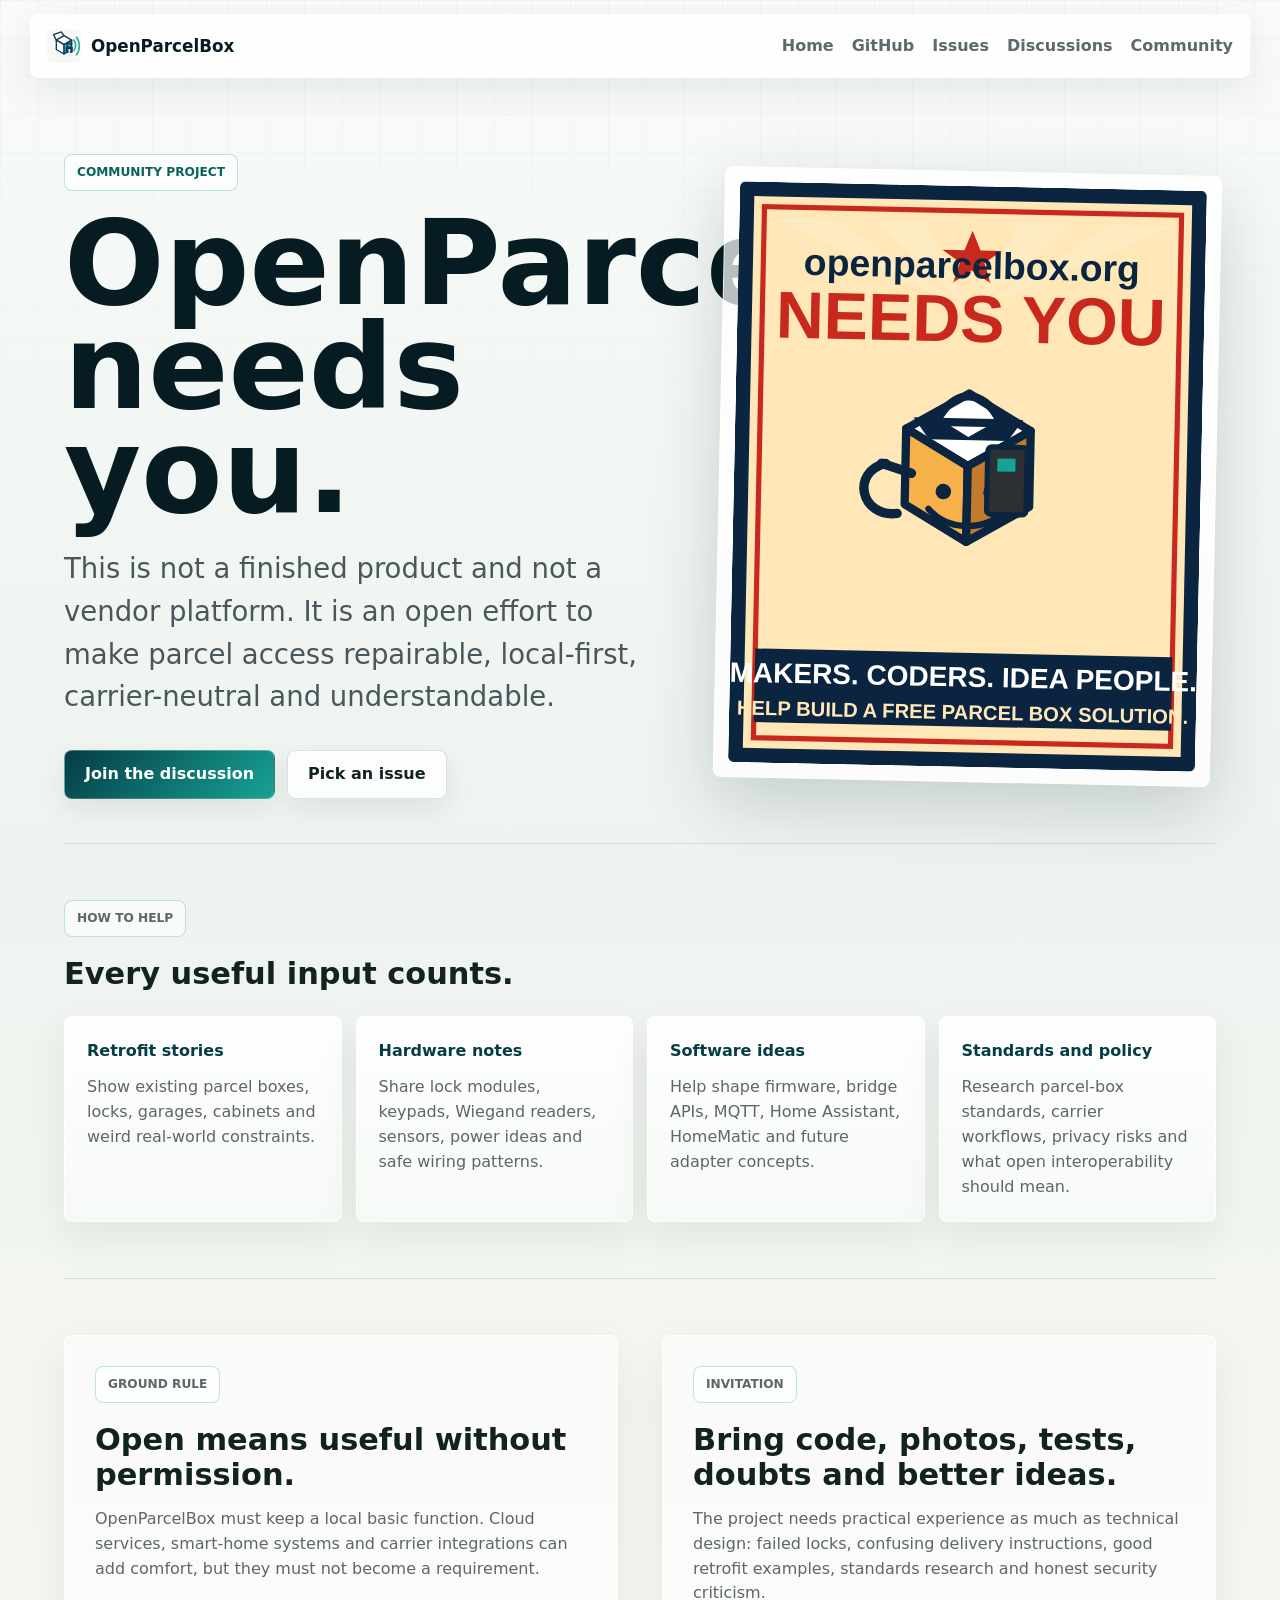
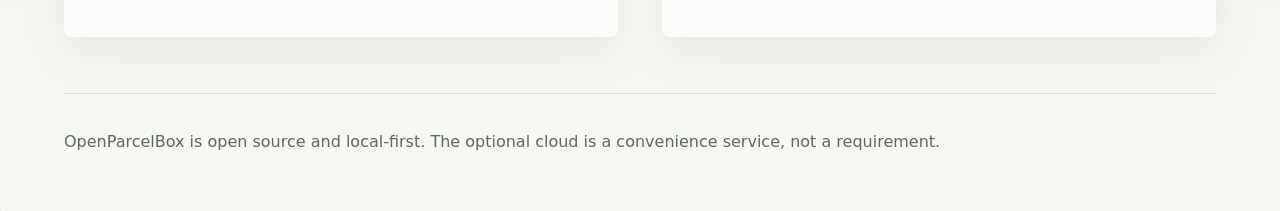
==== community/index.html @ edb4c1b2 "Add community call page" ====
<!doctype html>
<html lang="en">
  <head>
    <meta charset="utf-8">
    <meta name="viewport" content="width=device-width, initial-scale=1">
    <title>Community | OpenParcelBox</title>
    <meta name="description" content="OpenParcelBox is a community project. Makers, coders, researchers, testers and idea people are invited to help build an open parcel access ecosystem.">
    <link rel="canonical" href="https://openparcelbox.org/community/">
    <meta property="og:title" content="OpenParcelBox needs you">
    <meta property="og:description" content="Help build a local-first, carrier-neutral, open parcel access ecosystem.">
    <meta property="og:image" content="https://openparcelbox.org/assets/community-needs-you.svg">
    <meta property="og:url" content="https://openparcelbox.org/community/">
    <meta name="twitter:card" content="summary_large_image">
    <link rel="icon" href="/assets/openparcelbox-icon.svg" type="image/svg+xml">
    <link rel="stylesheet" href="/styles.css">
  </head>
  <body>
    <div class="shell">
      <header class="site-header">
        <a class="brand" href="/" aria-label="OpenParcelBox home">
          <img src="/assets/openparcelbox-icon.svg" alt="" width="34" height="34">
          <span>OpenParcelBox</span>
        </a>
        <nav aria-label="Main navigation">
          <a href="/">Home</a>
          <a href="https://github.com/OpenParcelBox/openparcelbox">GitHub</a>
          <a href="https://github.com/OpenParcelBox/openparcelbox/issues">Issues</a>
          <a href="https://github.com/OpenParcelBox/openparcelbox/discussions">Discussions</a>
          <a href="/community/">Community</a>
        </nav>
      </header>

      <main>
        <section class="community-hero">
          <div class="community-copy">
            <p class="eyebrow">Community project</p>
            <h1>OpenParcelBox needs you.</h1>
            <p class="lead">
              This is not a finished product and not a vendor platform. It is an open effort to
              make parcel access repairable, local-first, carrier-neutral and understandable.
            </p>
            <div class="actions">
              <a class="button primary" href="https://github.com/OpenParcelBox/openparcelbox/discussions">Join the discussion</a>
              <a class="button" href="https://github.com/OpenParcelBox/openparcelbox/issues">Pick an issue</a>
            </div>
          </div>
          <figure class="community-poster">
            <img src="/assets/community-needs-you.svg" alt="OpenParcelBox needs you: makers, coders and idea people help build a free parcel box solution" width="900" height="1120">
          </figure>
        </section>

        <section class="section community-call">
          <p class="eyebrow">How to help</p>
          <h2>Every useful input counts.</h2>
          <div class="cards">
            <article class="card">
              <span>Retrofit stories</span>
              <p>Show existing parcel boxes, locks, garages, cabinets and weird real-world constraints.</p>
            </article>
            <article class="card">
              <span>Hardware notes</span>
              <p>Share lock modules, keypads, Wiegand readers, sensors, power ideas and safe wiring patterns.</p>
            </article>
            <article class="card">
              <span>Software ideas</span>
              <p>Help shape firmware, bridge APIs, MQTT, Home Assistant, HomeMatic and future adapter concepts.</p>
            </article>
            <article class="card">
              <span>Standards and policy</span>
              <p>Research parcel-box standards, carrier workflows, privacy risks and what open interoperability should mean.</p>
            </article>
          </div>
        </section>

        <section class="section split feature-split">
          <div>
            <p class="eyebrow">Ground rule</p>
            <h2>Open means useful without permission.</h2>
            <p>
              OpenParcelBox must keep a local basic function. Cloud services, smart-home systems
              and carrier integrations can add comfort, but they must not become a requirement.
            </p>
          </div>
          <div>
            <p class="eyebrow">Invitation</p>
            <h2>Bring code, photos, tests, doubts and better ideas.</h2>
            <p>
              The project needs practical experience as much as technical design: failed locks,
              confusing delivery instructions, good retrofit examples, standards research and
              honest security criticism.
            </p>
          </div>
        </section>
      </main>

      <footer>
        <p>
          OpenParcelBox is open source and local-first. The optional cloud is a convenience
          service, not a requirement.
        </p>
      </footer>
    </div>
  </body>
</html>
---- styles.css ----
:root {
  color-scheme: light;
  --bg: #eef3ef;
  --surface: #ffffff;
  --text: #11221f;
  --muted: #5b6863;
  --line: rgba(21, 55, 49, 0.14);
  --accent: #16a394;
  --accent-2: #2457ff;
  --accent-3: #ffb545;
  --accent-dark: #063c45;
  --ink: #071b22;
  --soft: #dff4ee;
  --warn: #fff3cb;
  --shadow: 0 24px 70px rgba(8, 35, 38, 0.18);
}

* {
  box-sizing: border-box;
}

body {
  margin: 0;
  background:
    linear-gradient(135deg, rgba(36, 87, 255, 0.14) 0 1px, transparent 1px 42px),
    linear-gradient(45deg, rgba(22, 163, 148, 0.13) 0 1px, transparent 1px 38px),
    linear-gradient(180deg, #f8fbf8 0%, var(--bg) 48%, #f7f8f2 100%);
  color: var(--text);
  font-family: Inter, ui-sans-serif, system-ui, -apple-system, BlinkMacSystemFont, "Segoe UI", sans-serif;
  line-height: 1.55;
}

body::before {
  content: "";
  position: fixed;
  inset: 0;
  pointer-events: none;
  background-image:
    linear-gradient(rgba(7, 27, 34, 0.045) 1px, transparent 1px),
    linear-gradient(90deg, rgba(7, 27, 34, 0.045) 1px, transparent 1px);
  background-size: 38px 38px;
  mask-image: linear-gradient(180deg, rgba(0, 0, 0, 0.6), transparent 58%);
}

html {
  scroll-behavior: smooth;
}

a {
  color: inherit;
}

.shell {
  width: min(1220px, calc(100% - 28px));
  margin: 14px auto 0;
}

.site-header {
  display: flex;
  align-items: center;
  justify-content: space-between;
  gap: 24px;
  padding: 14px 16px;
  border: 1px solid rgba(255, 255, 255, 0.62);
  border-radius: 8px;
  background: rgba(255, 255, 255, 0.72);
  position: sticky;
  top: 12px;
  backdrop-filter: blur(18px);
  box-shadow: 0 12px 40px rgba(7, 27, 34, 0.08);
  z-index: 10;
}

.brand {
  display: inline-flex;
  align-items: center;
  gap: 10px;
  font-weight: 800;
  font-size: 1.05rem;
  text-decoration: none;
  color: var(--ink);
}

.brand img {
  display: block;
  width: 34px;
  height: 34px;
}

nav {
  display: flex;
  gap: 18px;
  flex-wrap: wrap;
}

nav a,
.link-list a {
  color: rgba(7, 27, 34, 0.66);
  font-weight: 650;
  text-decoration: none;
}

nav a:hover,
.link-list a:hover {
  color: var(--accent-dark);
}

main {
  position: relative;
}

.hero {
  display: grid;
  grid-template-columns: minmax(0, 1.12fr) minmax(300px, 0.68fr);
  align-items: center;
  gap: clamp(28px, 6vw, 74px);
  min-height: calc(100vh - 110px);
  padding: clamp(54px, 9vw, 104px) clamp(10px, 3vw, 34px) 56px;
  perspective: 1200px;
}

.community-hero {
  display: grid;
  grid-template-columns: minmax(0, 0.88fr) minmax(320px, 0.72fr);
  gap: 48px;
  align-items: center;
  padding: 76px clamp(10px, 3vw, 34px) 44px;
}

.hero-copy {
  max-width: 760px;
}

.community-copy {
  max-width: 720px;
}

.eyebrow {
  display: inline-flex;
  width: fit-content;
  padding: 8px 12px;
  border: 1px solid rgba(22, 163, 148, 0.28);
  border-radius: 8px;
  background: rgba(255, 255, 255, 0.62);
  color: #08645d;
  font-weight: 800;
  margin: 0 0 20px;
  text-transform: uppercase;
  font-size: 0.76rem;
  letter-spacing: 0;
}

h1 {
  font-size: 7.4rem;
  line-height: 0.88;
  margin: 0 0 24px;
  letter-spacing: 0;
  color: var(--ink);
}

h2 {
  font-size: 1.9rem;
  line-height: 1.15;
  margin: 0 0 14px;
  letter-spacing: 0;
}

p {
  margin: 0;
}

.lead {
  max-width: 720px;
  font-size: 1.72rem;
  color: rgba(7, 27, 34, 0.72);
}

.hero-proof {
  display: flex;
  flex-wrap: wrap;
  gap: 10px;
  margin-top: 26px;
}

.hero-proof span {
  padding: 9px 12px;
  border: 1px solid rgba(7, 27, 34, 0.12);
  border-radius: 8px;
  background: rgba(255, 255, 255, 0.7);
  color: var(--accent-dark);
  font-size: 0.88rem;
  font-weight: 760;
}

.community-poster {
  margin: 0;
  padding: 14px;
  border: 1px solid rgba(255, 255, 255, 0.76);
  border-radius: 8px;
  background: rgba(255, 255, 255, 0.72);
  box-shadow: var(--shadow);
  transform: rotate(1.2deg);
}

.community-poster img {
  display: block;
  width: 100%;
  height: auto;
  border-radius: 6px;
}

.actions {
  display: flex;
  flex-wrap: wrap;
  gap: 12px;
  margin-top: 32px;
}

.button {
  display: inline-flex;
  align-items: center;
  justify-content: center;
  min-height: 48px;
  padding: 11px 20px;
  border: 1px solid rgba(7, 27, 34, 0.13);
  border-radius: 8px;
  background: rgba(255, 255, 255, 0.82);
  text-decoration: none;
  font-weight: 800;
  box-shadow: 0 10px 26px rgba(7, 27, 34, 0.08);
}

.button.primary {
  background: linear-gradient(135deg, var(--accent-dark), var(--accent));
  border-color: rgba(255, 255, 255, 0.24);
  color: white;
}

.hero-panel {
  position: relative;
  overflow: hidden;
  min-height: 460px;
  padding: 34px;
  border: 1px solid rgba(255, 255, 255, 0.62);
  border-radius: 8px;
  background:
    linear-gradient(120deg, rgba(255, 255, 255, 0.12), transparent 30%),
    linear-gradient(145deg, rgba(255, 255, 255, 0.9), rgba(224, 245, 239, 0.74));
  box-shadow: var(--shadow);
  transform: rotateX(2deg) rotateY(-4deg);
  animation: float-panel 7s ease-in-out infinite;
}

.hero-panel::before {
  content: "";
  position: absolute;
  inset: 20px;
  border: 1px solid rgba(6, 60, 69, 0.08);
  border-radius: 8px;
}

.hero-panel::after {
  content: "";
  position: absolute;
  inset: auto 0 0;
  height: 42%;
  background:
    linear-gradient(90deg, rgba(36, 87, 255, 0.12), transparent),
    repeating-linear-gradient(90deg, rgba(6, 60, 69, 0.08) 0 1px, transparent 1px 18px);
  transform: skewY(-8deg);
  transform-origin: bottom right;
}

.system-visual {
  position: relative;
  min-height: 250px;
}

.hero-mark {
  position: relative;
  display: block;
  width: min(62%, 220px);
  height: auto;
  margin: 18px auto 28px;
  filter: drop-shadow(0 22px 28px rgba(18, 57, 87, 0.22));
  z-index: 2;
}

.node {
  position: absolute;
  z-index: 3;
  padding: 8px 11px;
  border: 1px solid rgba(255, 255, 255, 0.66);
  border-radius: 8px;
  background: rgba(7, 27, 34, 0.88);
  color: white;
  font-size: 0.78rem;
  font-weight: 850;
  box-shadow: 0 14px 30px rgba(7, 27, 34, 0.2);
}

.node-device { left: 8%; top: 18%; }
.node-lock { right: 10%; top: 24%; background: #0f766e; }
.node-bridge { left: 3%; bottom: 8%; background: #2457ff; }
.node-carrier { right: 2%; bottom: 14%; background: #d68619; }

@keyframes float-panel {
  0%, 100% { transform: rotateX(2deg) rotateY(-4deg) translateY(0); }
  50% { transform: rotateX(0deg) rotateY(-2deg) translateY(-10px); }
}

.panel-status {
  position: relative;
  width: fit-content;
  margin: 0 auto 22px;
  padding: 9px 13px;
  border-radius: 8px;
  background: var(--ink);
  color: white;
  font-size: 0.82rem;
  font-weight: 850;
}

.signal-list {
  position: relative;
  display: grid;
  gap: 10px;
}

.signal-list span {
  padding: 12px 14px;
  border: 1px solid rgba(6, 60, 69, 0.1);
  border-radius: 8px;
  background: rgba(255, 255, 255, 0.74);
  color: var(--accent-dark);
  font-weight: 760;
}

.notice {
  margin: 0 clamp(10px, 3vw, 34px);
  padding: 18px 20px;
  border: 1px solid rgba(226, 170, 45, 0.35);
  background: rgba(255, 243, 203, 0.82);
  border-radius: 8px;
  color: #4b3b11;
  box-shadow: 0 16px 36px rgba(104, 78, 9, 0.08);
}

.grid {
  display: grid;
  grid-template-columns: repeat(3, 1fr);
  gap: 14px;
  margin: 48px clamp(10px, 3vw, 34px);
  border: 0;
  background: transparent;
}

.grid article {
  border: 1px solid rgba(255, 255, 255, 0.7);
  border-radius: 8px;
  background: rgba(255, 255, 255, 0.72);
  padding: 28px;
  box-shadow: 0 18px 48px rgba(7, 27, 34, 0.08);
}

.pictogram {
  display: block;
  width: 72px;
  height: 72px;
  margin-bottom: 24px;
  filter: drop-shadow(0 16px 22px rgba(7, 27, 34, 0.1));
}

.vision-band {
  display: grid;
  grid-template-columns: minmax(0, 1fr) 360px;
  gap: 32px;
  align-items: stretch;
  margin: 56px clamp(10px, 3vw, 34px);
  padding: clamp(28px, 5vw, 48px);
  border-radius: 8px;
  background:
    linear-gradient(135deg, rgba(7, 27, 34, 0.96), rgba(6, 60, 69, 0.94)),
    repeating-linear-gradient(90deg, rgba(255, 255, 255, 0.06) 0 1px, transparent 1px 22px);
  color: white;
  box-shadow: var(--shadow);
}

.vision-band .eyebrow {
  background: rgba(255, 255, 255, 0.1);
  border-color: rgba(255, 255, 255, 0.18);
  color: #94f0df;
}

.vision-band h2 {
  max-width: 760px;
  font-size: 4rem;
}

.vision-band p {
  max-width: 680px;
  color: rgba(255, 255, 255, 0.72);
  font-size: 1.1rem;
}

.vision-metrics {
  display: grid;
  gap: 12px;
}

.vision-metrics div {
  padding: 18px;
  border: 1px solid rgba(255, 255, 255, 0.16);
  border-radius: 8px;
  background: rgba(255, 255, 255, 0.08);
}

.vision-metrics strong {
  display: block;
  color: var(--accent-3);
  font-size: 1.55rem;
  line-height: 1;
}

.vision-metrics span {
  display: block;
  margin-top: 8px;
  color: rgba(255, 255, 255, 0.84);
  font-weight: 800;
}

.origin {
  display: grid;
  grid-template-columns: 260px minmax(0, 1fr);
  gap: 32px;
  align-items: start;
  margin: 0 clamp(10px, 3vw, 34px) 48px;
  padding: 32px;
  border: 1px solid rgba(7, 27, 34, 0.12);
  border-radius: 8px;
  background:
    linear-gradient(90deg, rgba(255, 181, 69, 0.16), transparent 34%),
    rgba(255, 255, 255, 0.72);
  box-shadow: 0 18px 48px rgba(7, 27, 34, 0.07);
}

.origin-date {
  display: grid;
  gap: 10px;
  padding: 20px;
  border-left: 6px solid var(--accent-3);
  background: rgba(7, 27, 34, 0.92);
  color: white;
}

.origin-date span {
  color: var(--accent-3);
  font-size: 0.84rem;
  font-weight: 900;
  text-transform: uppercase;
}

.origin-date strong {
  font-size: 1.8rem;
  line-height: 1;
}

.origin p:not(.eyebrow) {
  max-width: 800px;
  color: var(--muted);
}

.origin-points {
  display: grid;
  grid-template-columns: repeat(2, minmax(0, 1fr));
  gap: 14px;
  margin-top: 22px;
}

.origin-points div {
  padding: 18px;
  border: 1px solid rgba(7, 27, 34, 0.1);
  border-radius: 8px;
  background: rgba(255, 255, 255, 0.7);
}

.origin-points strong {
  display: block;
  margin-bottom: 8px;
  color: var(--ink);
  font-size: 1rem;
}

.origin-points p {
  font-size: 0.98rem;
}

.grid p,
.section p,
.card p,
footer p {
  color: var(--muted);
}

.section {
  margin: 0 clamp(10px, 3vw, 34px);
  padding: 56px 0;
  border-top: 1px solid rgba(7, 27, 34, 0.1);
}

.cards {
  display: grid;
  grid-template-columns: repeat(4, 1fr);
  gap: 14px;
  margin-top: 24px;
}

.card {
  min-height: 190px;
  padding: 22px;
  border: 1px solid rgba(255, 255, 255, 0.74);
  border-radius: 8px;
  background:
    linear-gradient(180deg, rgba(255, 255, 255, 0.84), rgba(255, 255, 255, 0.66));
  text-decoration: none;
  box-shadow: 0 16px 42px rgba(7, 27, 34, 0.07);
  transition: transform 160ms ease, border-color 160ms ease, box-shadow 160ms ease;
}

.card span {
  display: block;
  color: var(--accent-dark);
  font-weight: 850;
  margin-bottom: 12px;
}

.card:hover {
  transform: translateY(-3px);
  border-color: rgba(22, 163, 148, 0.48);
  box-shadow: 0 22px 54px rgba(7, 27, 34, 0.11);
}

.split {
  display: grid;
  grid-template-columns: 1fr 1fr;
  gap: 44px;
}

.feature-split > div {
  padding: 30px;
  border-radius: 8px;
  background: rgba(255, 255, 255, 0.58);
  border: 1px solid rgba(255, 255, 255, 0.72);
  box-shadow: 0 18px 48px rgba(7, 27, 34, 0.07);
}

.community-call .card {
  background:
    linear-gradient(180deg, rgba(255, 255, 255, 0.9), rgba(248, 251, 248, 0.72));
}

.journey {
  display: grid;
  grid-template-columns: 0.72fr 1fr;
  gap: 28px;
  align-items: start;
  margin: 16px clamp(10px, 3vw, 34px) 0;
  padding: 56px 0;
  border-top: 1px solid rgba(7, 27, 34, 0.1);
}

.journey-intro {
  position: sticky;
  top: 110px;
}

.steps {
  display: grid;
  gap: 14px;
}

.step {
  position: relative;
  overflow: hidden;
  padding: 24px;
  border: 1px solid rgba(255, 255, 255, 0.74);
  border-radius: 8px;
  background: rgba(255, 255, 255, 0.72);
  box-shadow: 0 16px 42px rgba(7, 27, 34, 0.07);
}

.step::before {
  content: "";
  position: absolute;
  inset: 0 auto 0 0;
  width: 6px;
  background: linear-gradient(180deg, var(--accent), var(--accent-2), var(--accent-3));
}

.step span {
  color: var(--accent);
  font-weight: 900;
  font-size: 0.84rem;
}

.step strong {
  display: block;
  margin-top: 4px;
  color: var(--ink);
  font-size: 1.25rem;
}

.link-list {
  display: flex;
  flex-wrap: wrap;
  gap: 18px;
  margin-top: 22px;
}

footer {
  margin: 0 clamp(10px, 3vw, 34px);
  padding: 36px 0 56px;
  border-top: 1px solid rgba(7, 27, 34, 0.1);
}

@supports (animation-timeline: view()) {
  .vision-band,
  .origin,
  .grid article,
  .step,
  .feature-split > div {
    animation: reveal linear both;
    animation-timeline: view();
    animation-range: entry 0% cover 34%;
  }

  @keyframes reveal {
    from {
      opacity: 0;
      transform: translateY(24px);
    }
    to {
      opacity: 1;
      transform: translateY(0);
    }
  }
}

@media (max-width: 1060px) {
  h1 {
    font-size: 5.4rem;
  }

  .vision-band h2 {
    font-size: 3.1rem;
  }

  .lead {
    font-size: 1.48rem;
  }

  .cards {
    grid-template-columns: repeat(2, minmax(0, 1fr));
  }
}

@media (max-width: 800px) {
  .shell {
    width: min(100% - 20px, 1220px);
    margin-top: 10px;
  }

  .site-header {
    align-items: flex-start;
    flex-direction: column;
  }

  nav {
    gap: 12px 16px;
  }

  .hero {
    grid-template-columns: 1fr;
    min-height: auto;
    padding-top: 48px;
  }

  .community-hero {
    grid-template-columns: 1fr;
    padding-top: 48px;
  }

  h1 {
    font-size: 2.3rem;
    line-height: 1;
  }

  h2,
  .vision-band h2 {
    font-size: 1.8rem;
  }

  .lead {
    font-size: 1.18rem;
  }

  .hero-panel {
    min-height: auto;
    transform: none;
    animation: none;
  }

  .community-poster {
    transform: none;
  }

  .grid,
  .split,
  .vision-band,
  .origin,
  .origin-points,
  .journey {
    grid-template-columns: 1fr;
  }

  .journey-intro {
    position: static;
  }

  .card {
    min-height: auto;
  }
}

@media (max-width: 560px) {
  .cards {
    grid-template-columns: 1fr;
  }
}
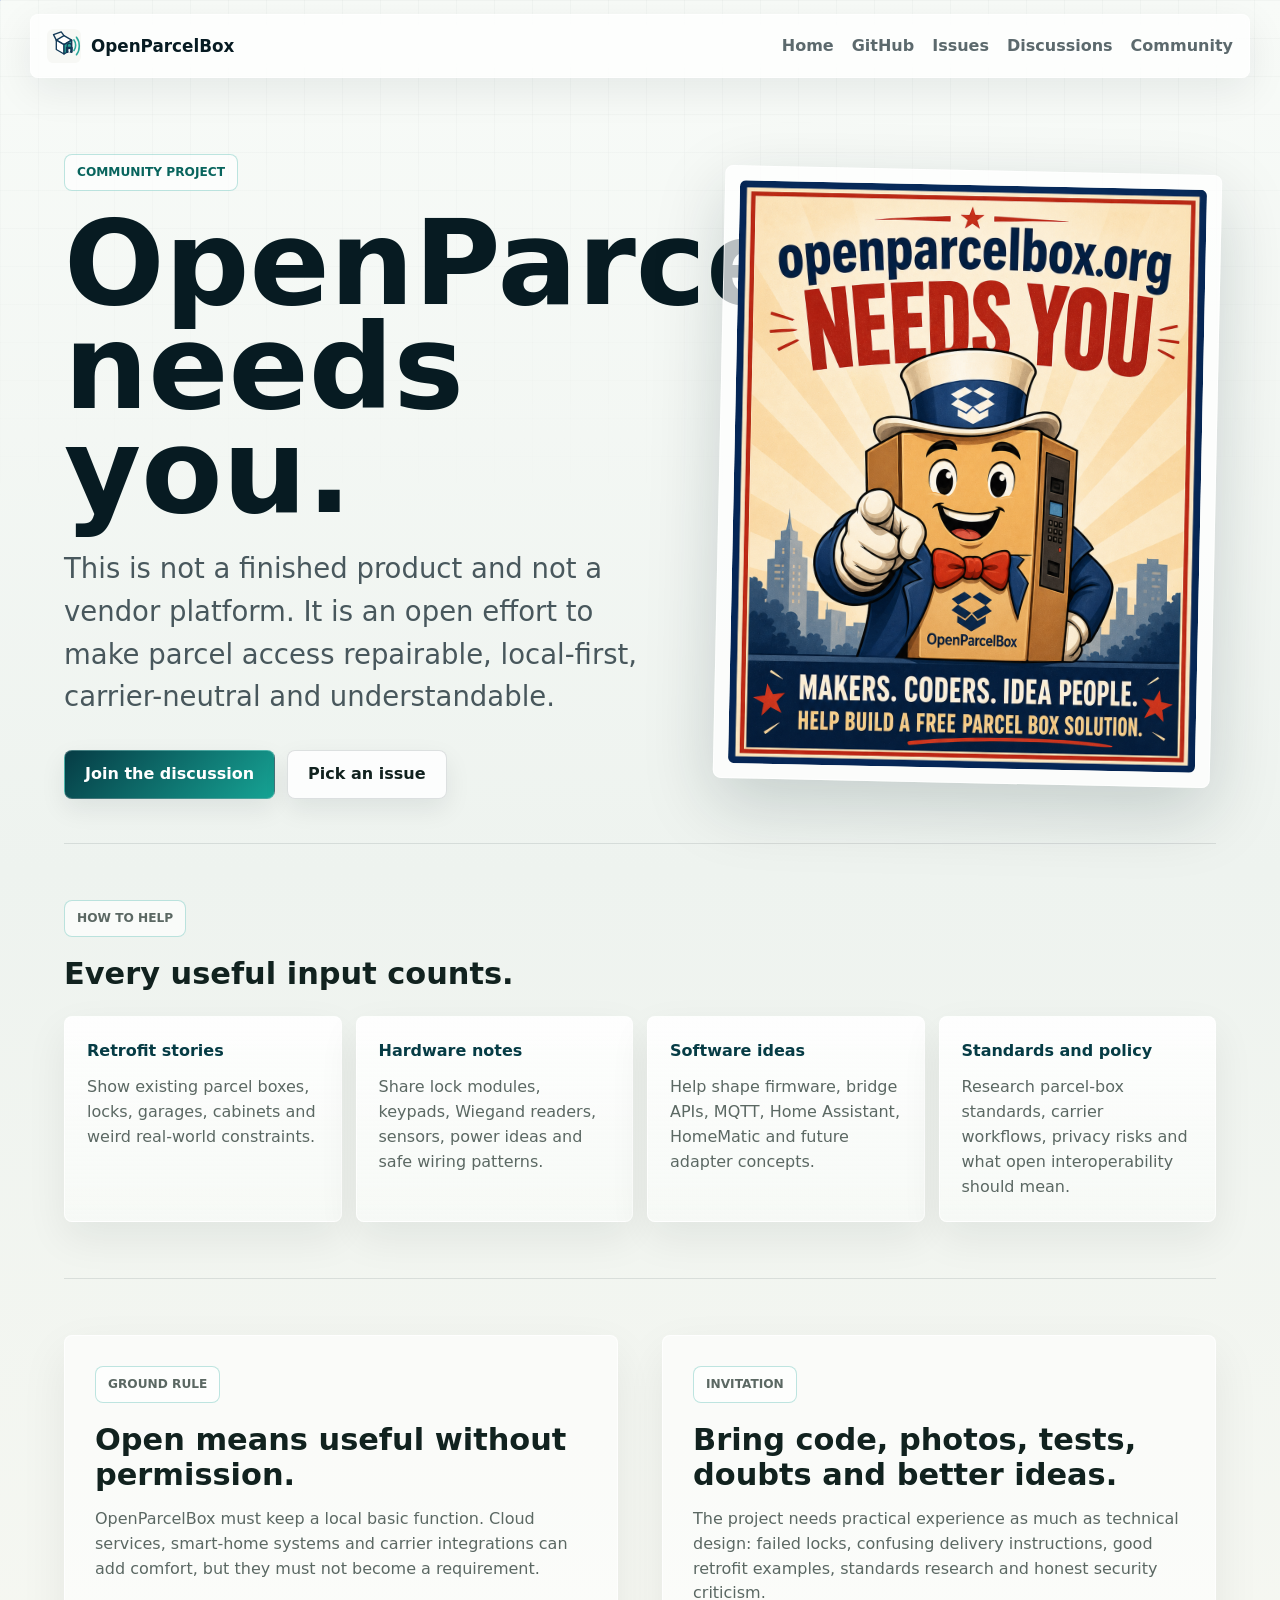
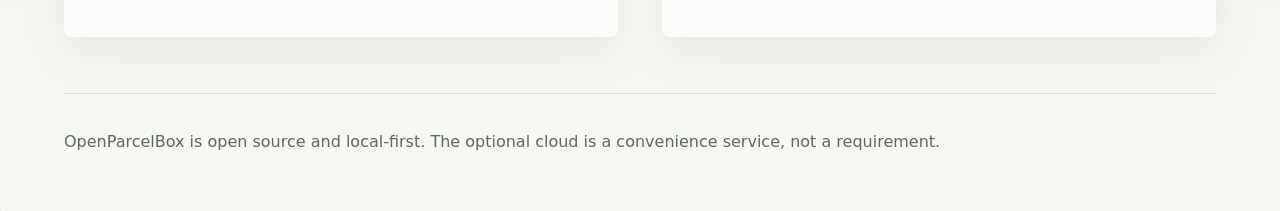
==== commit c7e0b6bd: "Use original community poster PNG" ====
--- a/community/index.html
+++ b/community/index.html
@@ -8,7 +8,7 @@
     <link rel="canonical" href="https://openparcelbox.org/community/">
     <meta property="og:title" content="OpenParcelBox needs you">
     <meta property="og:description" content="Help build a local-first, carrier-neutral, open parcel access ecosystem.">
-    <meta property="og:image" content="https://openparcelbox.org/assets/community-needs-you.svg">
+    <meta property="og:image" content="https://openparcelbox.org/assets/community-needs-you.png">
     <meta property="og:url" content="https://openparcelbox.org/community/">
     <meta name="twitter:card" content="summary_large_image">
     <link rel="icon" href="/assets/openparcelbox-icon.svg" type="image/svg+xml">
@@ -45,7 +45,7 @@
             </div>
           </div>
           <figure class="community-poster">
-            <img src="/assets/community-needs-you.svg" alt="OpenParcelBox needs you: makers, coders and idea people help build a free parcel box solution" width="900" height="1120">
+            <img src="/assets/community-needs-you.png" alt="OpenParcelBox needs you: makers, coders and idea people help build a free parcel box solution" width="1122" height="1402">
           </figure>
         </section>
 
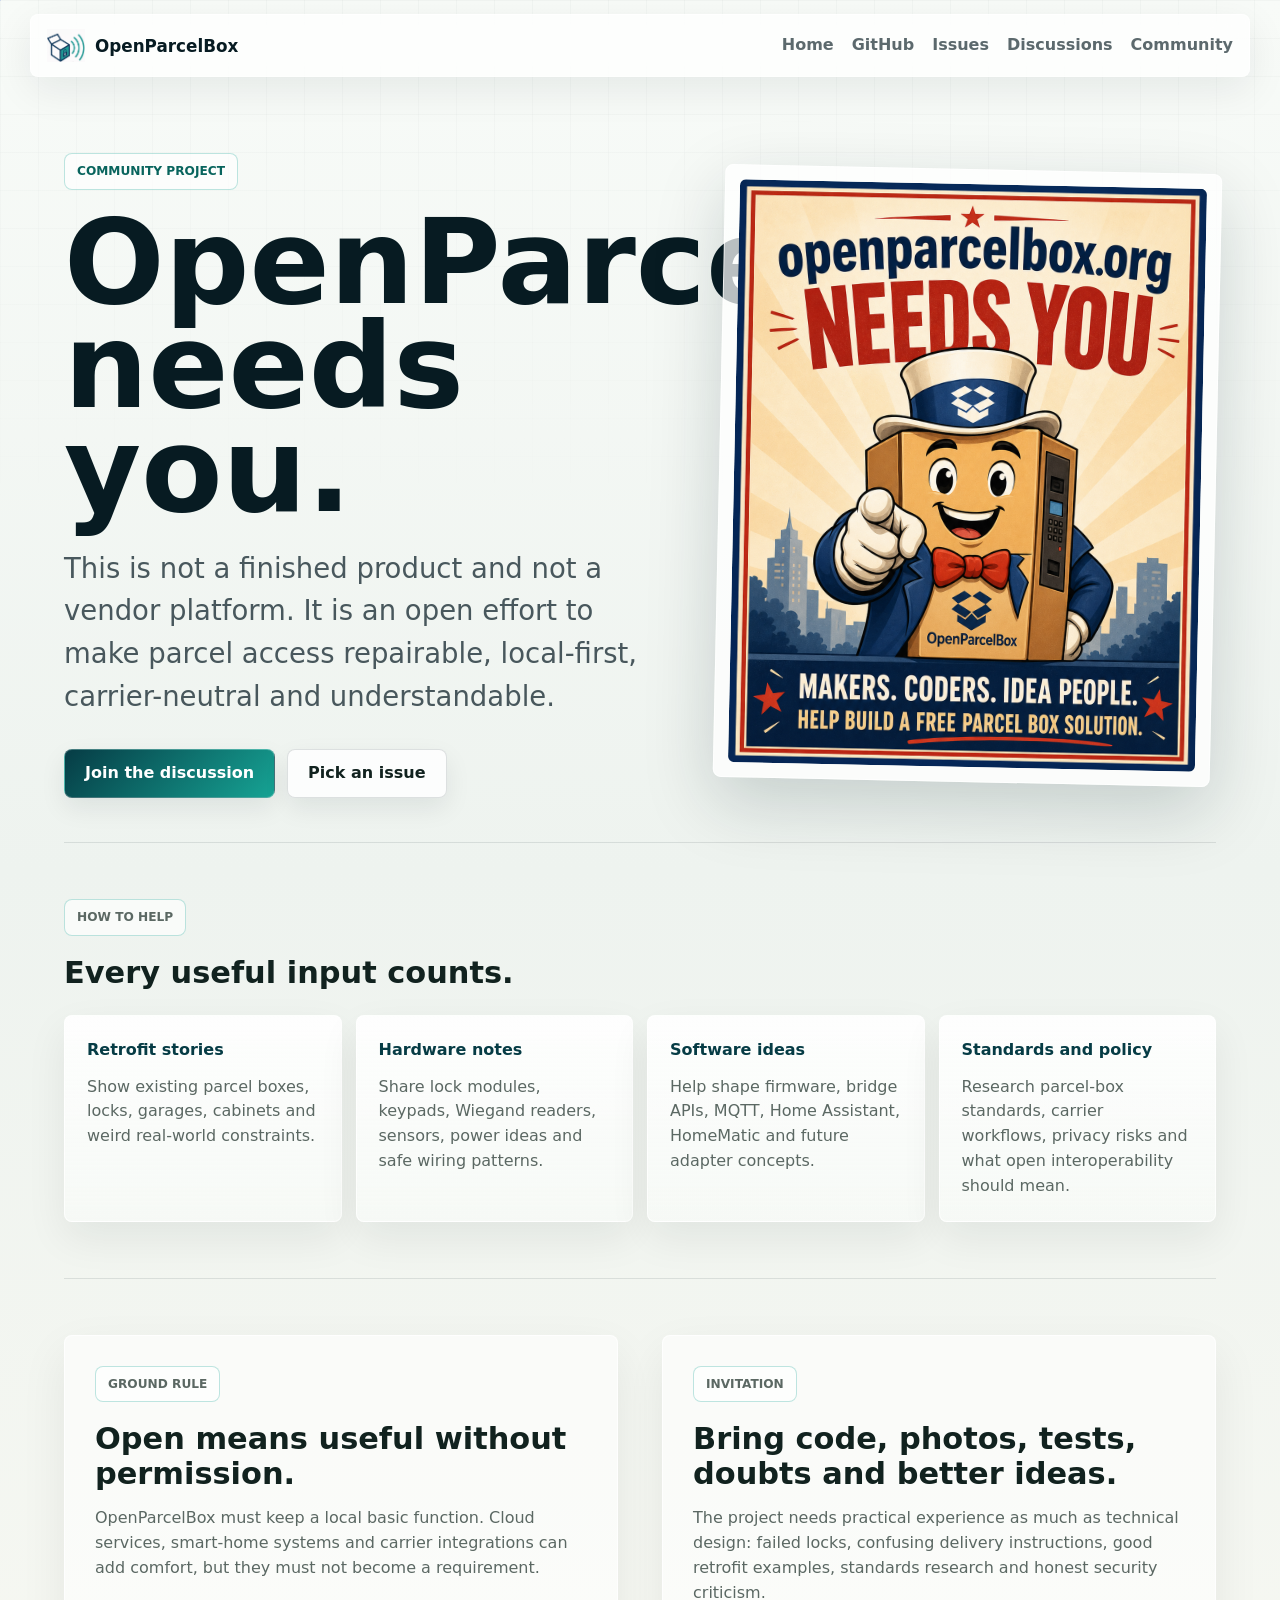
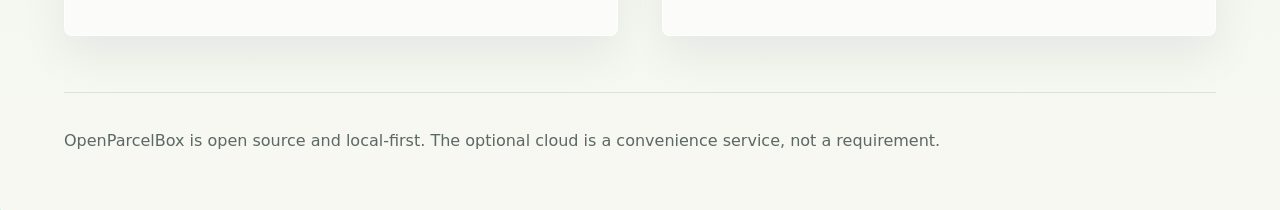
==== commit 9dee33f5: "Add website logo and favicon assets" ====
--- a/community/index.html
+++ b/community/index.html
@@ -11,7 +11,12 @@
     <meta property="og:image" content="https://openparcelbox.org/assets/community-needs-you.png">
     <meta property="og:url" content="https://openparcelbox.org/community/">
     <meta name="twitter:card" content="summary_large_image">
+    <link rel="icon" href="/favicon.ico" sizes="any">
     <link rel="icon" href="/assets/openparcelbox-icon.svg" type="image/svg+xml">
+    <link rel="icon" href="/assets/favicon-32x32.png" type="image/png" sizes="32x32">
+    <link rel="icon" href="/assets/favicon-16x16.png" type="image/png" sizes="16x16">
+    <link rel="apple-touch-icon" href="/assets/apple-touch-icon.png">
+    <link rel="manifest" href="/site.webmanifest">
     <link rel="stylesheet" href="/styles.css">
   </head>
   <body>
--- a/styles.css
+++ b/styles.css
@@ -83,8 +83,8 @@
 
 .brand img {
   display: block;
-  width: 34px;
-  height: 34px;
+  width: 38px;
+  height: auto;
 }
 
 nav {
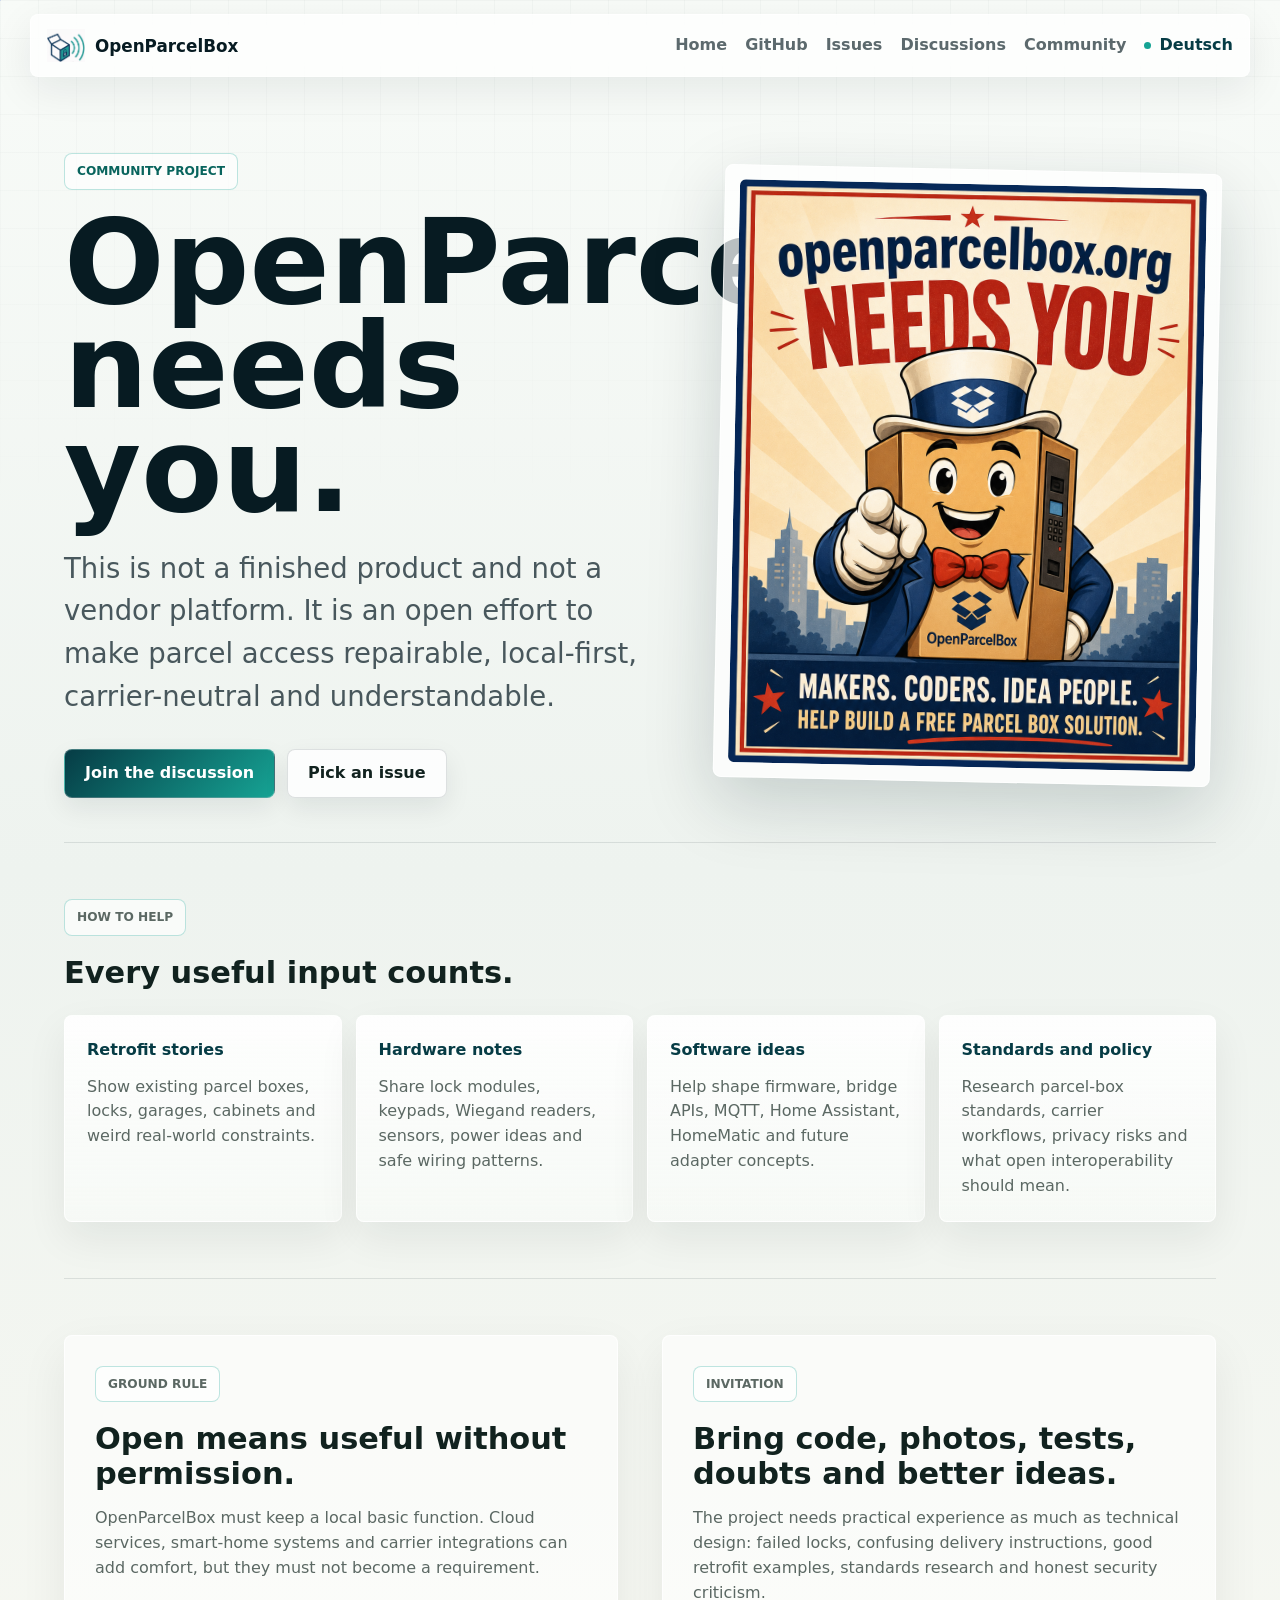
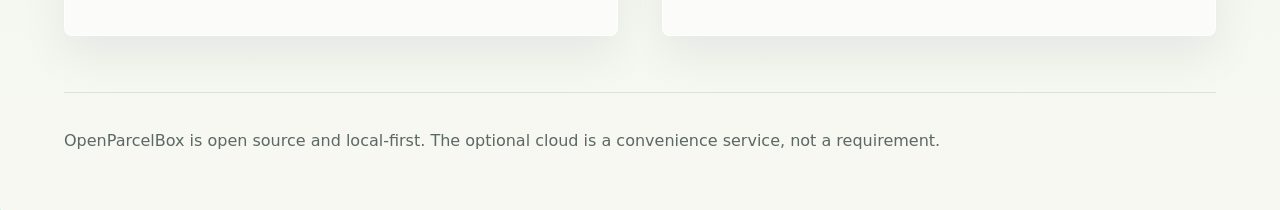
==== commit 56f0117d: "Add German website pages" ====
--- a/community/index.html
+++ b/community/index.html
@@ -6,6 +6,8 @@
     <title>Community | OpenParcelBox</title>
     <meta name="description" content="OpenParcelBox is a community project. Makers, coders, researchers, testers and idea people are invited to help build an open parcel access ecosystem.">
     <link rel="canonical" href="https://openparcelbox.org/community/">
+    <link rel="alternate" hreflang="en" href="https://openparcelbox.org/community/">
+    <link rel="alternate" hreflang="de" href="https://openparcelbox.org/de/community/">
     <meta property="og:title" content="OpenParcelBox needs you">
     <meta property="og:description" content="Help build a local-first, carrier-neutral, open parcel access ecosystem.">
     <meta property="og:image" content="https://openparcelbox.org/assets/community-needs-you.png">
@@ -32,6 +34,7 @@
           <a href="https://github.com/OpenParcelBox/openparcelbox/issues">Issues</a>
           <a href="https://github.com/OpenParcelBox/openparcelbox/discussions">Discussions</a>
           <a href="/community/">Community</a>
+          <a class="language-link" href="/de/community/" lang="de">Deutsch</a>
         </nav>
       </header>
 
--- a/styles.css
+++ b/styles.css
@@ -105,6 +105,21 @@
   color: var(--accent-dark);
 }
 
+.language-link {
+  color: var(--accent-dark);
+}
+
+.language-link::before {
+  content: "";
+  display: inline-block;
+  width: 7px;
+  height: 7px;
+  margin-right: 8px;
+  border-radius: 999px;
+  background: var(--accent);
+  vertical-align: 1px;
+}
+
 main {
   position: relative;
 }
@@ -495,6 +510,68 @@
   font-size: 0.98rem;
 }
 
+.vendor-pact {
+  display: grid;
+  grid-template-columns: minmax(0, 0.92fr) minmax(360px, 0.68fr);
+  gap: 32px;
+  align-items: stretch;
+  margin: 0 clamp(10px, 3vw, 34px) 58px;
+  padding: clamp(30px, 5vw, 52px);
+  border: 1px solid rgba(7, 27, 34, 0.12);
+  border-radius: 8px;
+  background:
+    linear-gradient(135deg, rgba(255, 181, 69, 0.24), transparent 32%),
+    linear-gradient(160deg, rgba(36, 87, 255, 0.13), transparent 48%),
+    rgba(255, 255, 255, 0.74);
+  box-shadow: var(--shadow);
+}
+
+.vendor-pact h2 {
+  max-width: 820px;
+  font-size: clamp(2.2rem, 5vw, 4.6rem);
+}
+
+.vendor-pact p:not(.eyebrow) {
+  max-width: 760px;
+  color: rgba(7, 27, 34, 0.72);
+  font-size: 1.18rem;
+}
+
+.pact-list {
+  display: grid;
+  gap: 12px;
+}
+
+.pact-list div {
+  position: relative;
+  overflow: hidden;
+  padding: 18px;
+  border: 1px solid rgba(255, 255, 255, 0.74);
+  border-radius: 8px;
+  background: rgba(255, 255, 255, 0.78);
+  box-shadow: 0 14px 34px rgba(7, 27, 34, 0.08);
+}
+
+.pact-list div::before {
+  content: "";
+  position: absolute;
+  inset: 0 auto 0 0;
+  width: 5px;
+  background: linear-gradient(180deg, var(--accent-dark), var(--accent), var(--accent-3));
+}
+
+.pact-list strong {
+  display: block;
+  color: var(--ink);
+  font-size: 1.05rem;
+}
+
+.pact-list span {
+  display: block;
+  margin-top: 6px;
+  color: var(--muted);
+}
+
 .grid p,
 .section p,
 .card p,
@@ -626,6 +703,7 @@
 @supports (animation-timeline: view()) {
   .vision-band,
   .origin,
+  .vendor-pact,
   .grid article,
   .step,
   .feature-split > div {
@@ -718,6 +796,7 @@
   .split,
   .vision-band,
   .origin,
+  .vendor-pact,
   .origin-points,
   .journey {
     grid-template-columns: 1fr;
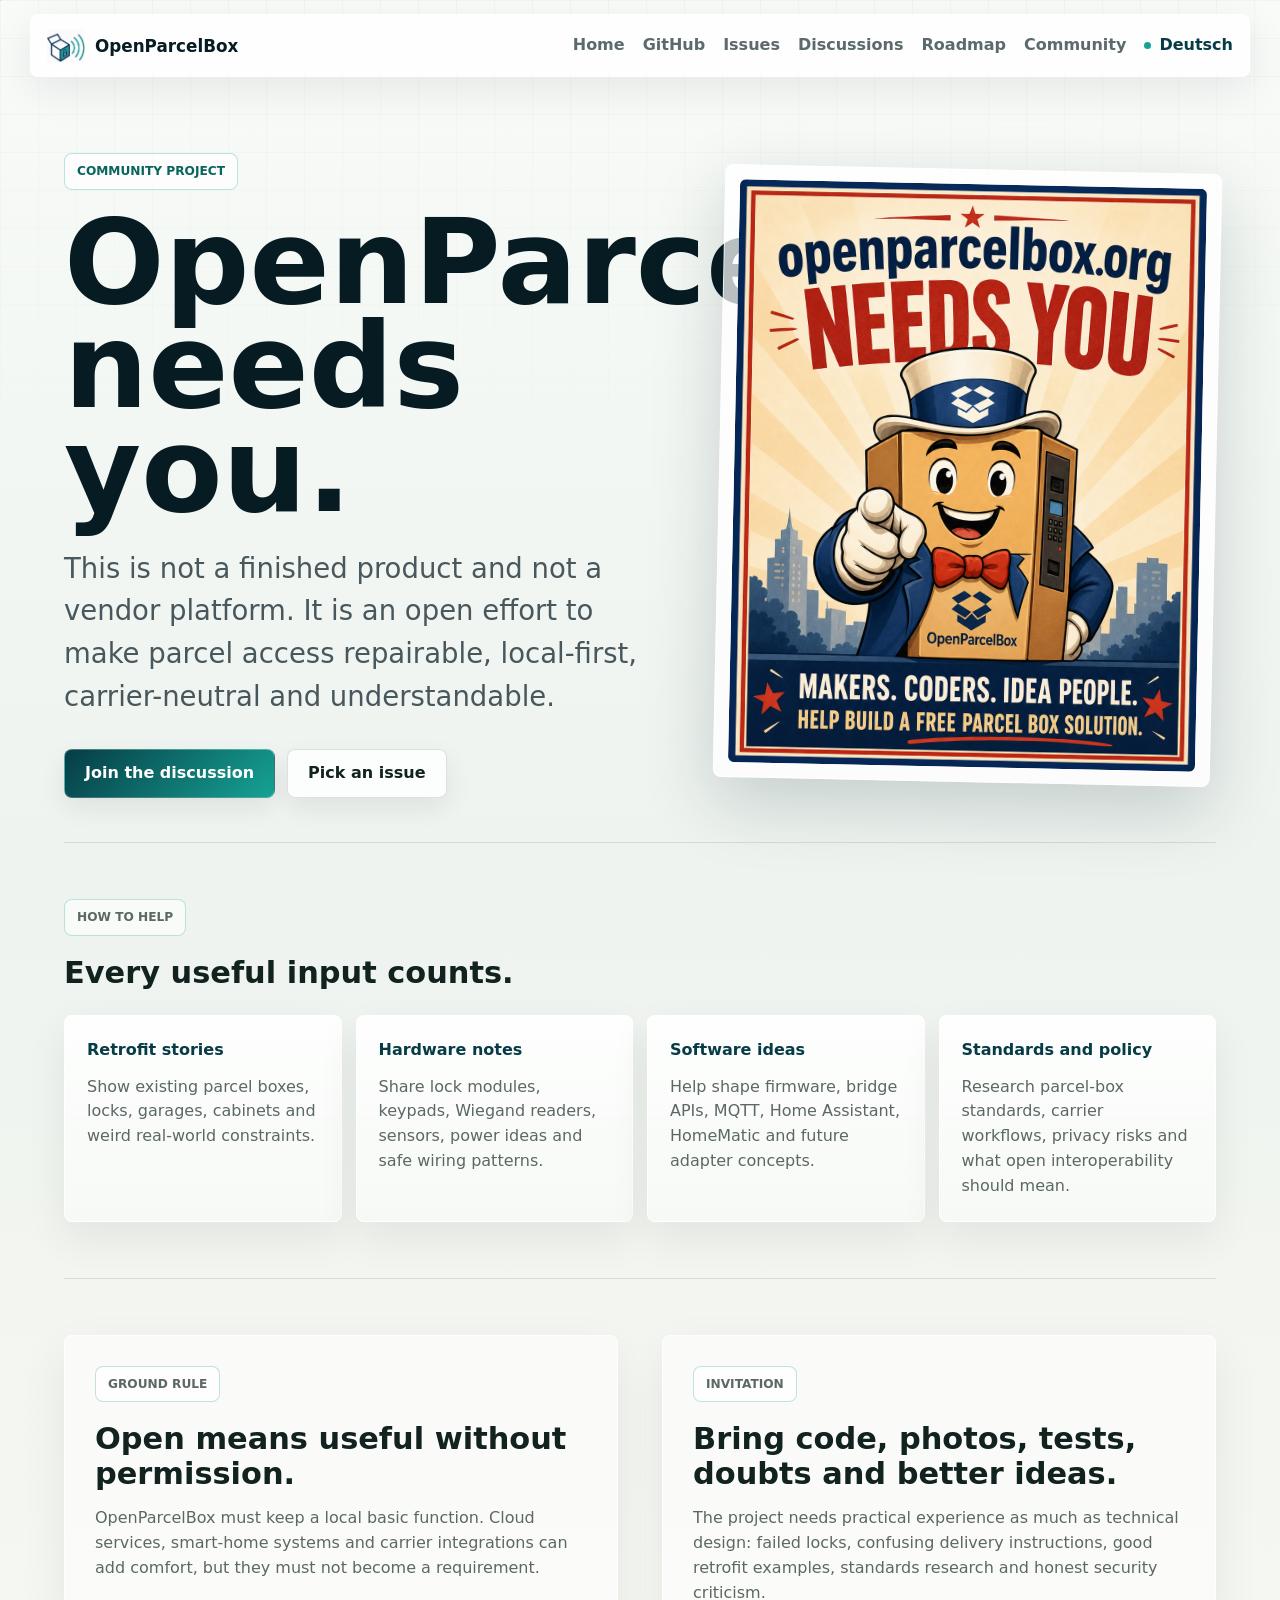
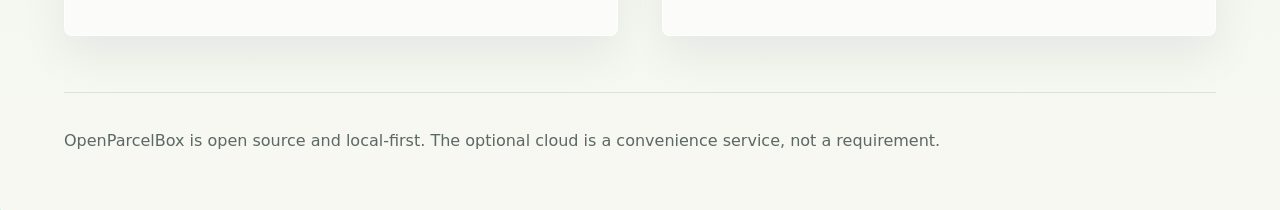
==== commit 0c656dc6: "Add roadmap pages" ====
--- a/community/index.html
+++ b/community/index.html
@@ -33,6 +33,7 @@
           <a href="https://github.com/OpenParcelBox/openparcelbox">GitHub</a>
           <a href="https://github.com/OpenParcelBox/openparcelbox/issues">Issues</a>
           <a href="https://github.com/OpenParcelBox/openparcelbox/discussions">Discussions</a>
+          <a href="/roadmap/">Roadmap</a>
           <a href="/community/">Community</a>
           <a class="language-link" href="/de/community/" lang="de">Deutsch</a>
         </nav>
--- a/styles.css
+++ b/styles.css
@@ -485,6 +485,16 @@
   color: var(--muted);
 }
 
+.origin .source-note {
+  margin-top: 14px;
+  font-size: 0.96rem;
+}
+
+.source-note a {
+  color: var(--accent-dark);
+  font-weight: 800;
+}
+
 .origin-points {
   display: grid;
   grid-template-columns: repeat(2, minmax(0, 1fr));
@@ -508,6 +518,133 @@
 
 .origin-points p {
   font-size: 0.98rem;
+}
+
+.milestone-booster {
+  position: relative;
+  overflow: hidden;
+  display: grid;
+  grid-template-columns: minmax(0, 0.95fr) minmax(280px, 0.55fr);
+  gap: 30px;
+  align-items: center;
+  margin: 0 clamp(10px, 3vw, 34px) 58px;
+  padding: clamp(30px, 5vw, 54px);
+  border: 1px solid rgba(255, 255, 255, 0.18);
+  border-radius: 8px;
+  background:
+    radial-gradient(circle at 82% 20%, rgba(255, 181, 69, 0.38), transparent 26%),
+    linear-gradient(135deg, rgba(7, 27, 34, 0.97), rgba(6, 60, 69, 0.95) 62%, rgba(36, 87, 255, 0.82));
+  color: white;
+  box-shadow: var(--shadow);
+}
+
+.milestone-booster::before {
+  content: "";
+  position: absolute;
+  inset: 0;
+  background:
+    linear-gradient(rgba(255, 255, 255, 0.07) 1px, transparent 1px),
+    linear-gradient(90deg, rgba(255, 255, 255, 0.06) 1px, transparent 1px);
+  background-size: 44px 44px;
+  mask-image: linear-gradient(90deg, rgba(0, 0, 0, 0.68), transparent 72%);
+}
+
+.booster-copy,
+.booster-stack {
+  position: relative;
+  z-index: 1;
+}
+
+.milestone-booster .eyebrow {
+  background: rgba(255, 255, 255, 0.1);
+  border-color: rgba(255, 255, 255, 0.18);
+  color: #94f0df;
+}
+
+.milestone-kicker {
+  width: fit-content;
+  margin-bottom: 14px;
+  padding: 8px 12px;
+  border-radius: 8px;
+  background: rgba(255, 181, 69, 0.16);
+  color: var(--accent-3);
+  font-weight: 900;
+}
+
+.milestone-booster h2 {
+  max-width: 760px;
+  font-size: clamp(2.5rem, 7vw, 6.4rem);
+  line-height: 0.9;
+}
+
+.milestone-booster p:not(.eyebrow) {
+  max-width: 790px;
+  color: rgba(255, 255, 255, 0.76);
+  font-size: 1.15rem;
+}
+
+.booster-stack {
+  justify-self: center;
+  display: grid;
+  justify-items: center;
+  width: min(100%, 330px);
+  transform: rotate(4deg);
+}
+
+.booster-ring {
+  display: grid;
+  place-items: center;
+  width: 138px;
+  aspect-ratio: 1;
+  border: 10px solid rgba(148, 240, 223, 0.9);
+  border-radius: 999px;
+  background:
+    radial-gradient(circle, rgba(255, 255, 255, 0.92) 0 38%, rgba(255, 181, 69, 0.92) 39% 54%, rgba(7, 27, 34, 0.92) 55%);
+  color: var(--ink);
+  font-size: 3rem;
+  font-weight: 950;
+  box-shadow: 0 28px 60px rgba(0, 0, 0, 0.28);
+}
+
+.booster-core {
+  display: grid;
+  grid-template-columns: repeat(2, minmax(0, 1fr));
+  gap: 8px;
+  width: 220px;
+  margin-top: -10px;
+  padding: 18px;
+  border: 1px solid rgba(255, 255, 255, 0.28);
+  border-radius: 8px;
+  background: rgba(255, 255, 255, 0.12);
+  box-shadow: 0 24px 46px rgba(0, 0, 0, 0.22);
+  backdrop-filter: blur(14px);
+}
+
+.booster-core span {
+  padding: 8px 9px;
+  border-radius: 8px;
+  background: rgba(255, 255, 255, 0.88);
+  color: var(--accent-dark);
+  text-align: center;
+  font-size: 0.78rem;
+  font-weight: 900;
+}
+
+.booster-flame {
+  width: 110px;
+  height: 82px;
+  margin-top: -2px;
+  border-radius: 0 0 999px 999px;
+  background:
+    radial-gradient(circle at 50% 8%, #ffffff 0 10%, #ffed9d 11% 28%, transparent 29%),
+    radial-gradient(circle at 50% 0%, var(--accent-3) 0 34%, #ff6b2e 35% 62%, transparent 63%);
+  filter: drop-shadow(0 22px 22px rgba(255, 181, 69, 0.38));
+  animation: booster-burn 900ms ease-in-out infinite alternate;
+}
+
+@keyframes booster-burn {
+  from { transform: scaleY(0.9); opacity: 0.78; }
+  to { transform: scaleY(1.05); opacity: 1; }
 }
 
 .vendor-pact {
@@ -703,6 +840,7 @@
 @supports (animation-timeline: view()) {
   .vision-band,
   .origin,
+  .milestone-booster,
   .vendor-pact,
   .grid article,
   .step,
@@ -774,7 +912,8 @@
   }
 
   h2,
-  .vision-band h2 {
+  .vision-band h2,
+  .milestone-booster h2 {
     font-size: 1.8rem;
   }
 
@@ -796,12 +935,17 @@
   .split,
   .vision-band,
   .origin,
+  .milestone-booster,
   .vendor-pact,
   .origin-points,
   .journey {
     grid-template-columns: 1fr;
   }
 
+  .booster-stack {
+    transform: none;
+  }
+
   .journey-intro {
     position: static;
   }
